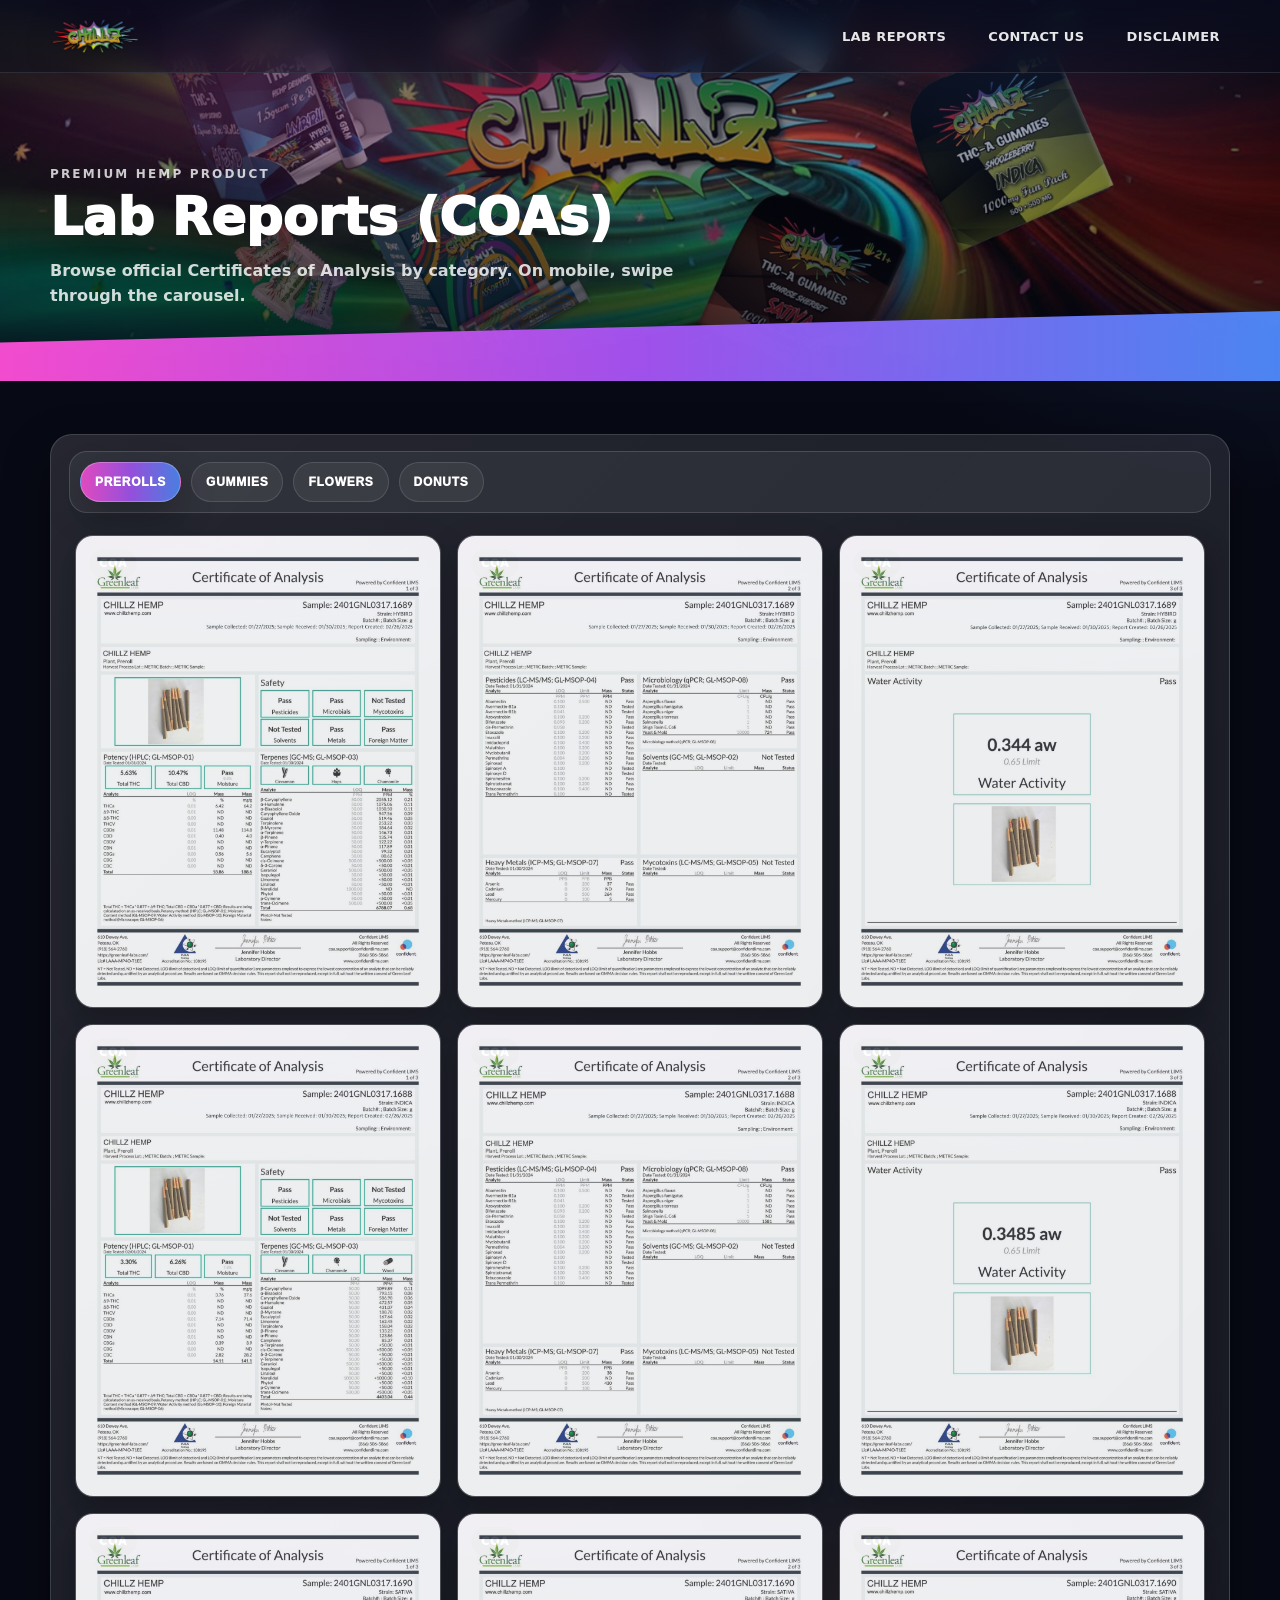
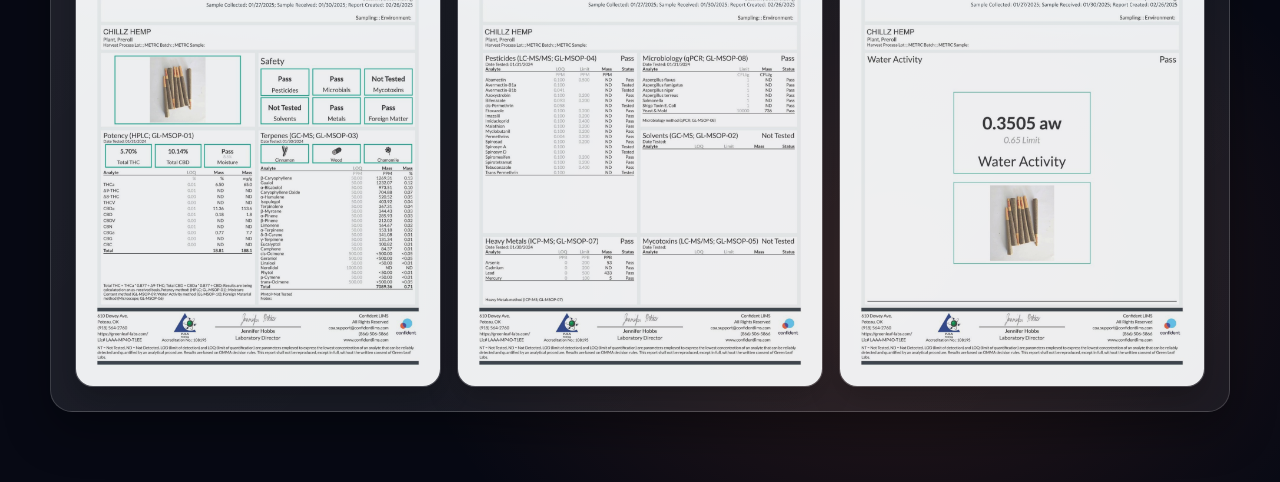
==== coas.html @ 8d97d96d "changes" ====
<!DOCTYPE html>
<html lang="en">
<head>
  <meta charset="UTF-8" />
  <meta name="viewport" content="width=device-width, initial-scale=1.0" />
  <title>Lab Reports | Chillz Hemp</title>

  <style>
    :root{
      --bg:#070914;
      --text:#ffffff;

      --glass:rgba(255,255,255,.10);
      --stroke:rgba(255,255,255,.18);

      --shadow: 0 18px 45px rgba(0,0,0,.35);
      --radius: 22px;
      --radius2: 16px;

      --container: min(1180px, calc(100% - 40px));
    }

    *{box-sizing:border-box}
    body{
      margin:0;
      font-family: system-ui, -apple-system, Segoe UI, Roboto, Arial, sans-serif;
      color:var(--text);
      background: radial-gradient(1200px 800px at 20% -10%, rgba(255,79,216,.28), transparent 60%),
                  radial-gradient(1100px 900px at 100% 0%, rgba(79,140,255,.22), transparent 55%),
                  radial-gradient(900px 700px at 70% 90%, rgba(255,122,69,.14), transparent 55%),
                  var(--bg);
      overflow-x:hidden;
    }
    a{color:inherit;text-decoration:none}
    img{max-width:100%;display:block}
    .container{width:var(--container);margin-inline:auto}

    /* =========================
       HERO + NAV (your markup)
    ========================== */
    .hero{position:relative; min-height: 380px;}
    .hero__bg{position:absolute; inset:0; overflow:hidden;}
    .hero__bgImg{
      width:100%; height:100%;
      object-fit:cover;
      filter:saturate(1.05) contrast(1.05);
      transform:scale(1.02);
    }
    .hero::after{
      content:"";
      position:absolute; inset:0;
      background:
        linear-gradient(180deg, rgba(7,9,20,.65) 0%, rgba(7,9,20,.35) 35%, rgba(7,9,20,.85) 100%),
        radial-gradient(900px 380px at 20% 20%, rgba(255,79,216,.35), transparent 55%),
        radial-gradient(800px 360px at 80% 10%, rgba(79,140,255,.25), transparent 55%);
      pointer-events:none;
    }

    .hero__content{position:relative; z-index:2}
    .navBar{
      position:sticky; top:0; z-index:30;
      backdrop-filter: blur(14px);
      background: linear-gradient(180deg, rgba(10,12,30,.75), rgba(10,12,30,.35));
      border-bottom: 1px solid rgba(255,255,255,.12);
    }
    .navBar__inner{
      display:flex; align-items:center; justify-content:space-between;
      padding: 14px 0;
      gap:16px;
    }
    .brand{display:flex; align-items:center; gap:12px}
    .brand__logo{height:44px; width:auto; filter: drop-shadow(0 8px 18px rgba(0,0,0,.45));}

    .nav__links{
      display:flex; gap:22px; align-items:center;
      font-weight: 800;
      letter-spacing: .4px;
      text-transform: uppercase;
      font-size: 13px;
      white-space:nowrap;
    }
    .nav__links a{
      opacity:.9;
      padding:10px 10px;
      border-radius: 999px;
      transition: transform .2s ease, background .2s ease, opacity .2s ease;
    }
    .nav__links a:hover{
      background: rgba(255,255,255,.08);
      transform: translateY(-1px);
      opacity:1;
    }

    .nav__toggle{
      display:none;
      width:44px; height:44px;
      border-radius: 12px;
      border:1px solid rgba(255,255,255,.16);
      background: rgba(255,255,255,.06);
      backdrop-filter: blur(10px);
      cursor:pointer;
    }
    .nav__toggle span{
      display:block;
      width:22px; height:2px;
      background:#fff;
      margin:5px auto;
      border-radius:999px;
      opacity:.9;
    }

    .hero__angle{
      position:absolute; left:0; right:0; bottom:-1px;
      height:70px;
      background: linear-gradient(90deg, rgba(255,79,216,.95), rgba(168,85,247,.95), rgba(79,140,255,.95));
      clip-path: polygon(0 45%, 100% 0, 100% 100%, 0 100%);
      filter: drop-shadow(0 16px 30px rgba(0,0,0,.45));
      z-index:2;
    }

    .heroTitleWrap{position:relative; z-index:2; padding: 84px 0 46px;}
    .heroTitle{width:var(--container); margin-inline:auto; padding-top: 10px;}
    .kicker{
      font-weight: 900; letter-spacing: .18em; text-transform: uppercase;
      color: rgba(255,255,255,.78);
      font-size: 12px; margin:0 0 10px;
    }
    .h1{
      margin:0;
      font-size: clamp(32px, 4vw, 54px);
      line-height:1.05;
      font-weight: 950;
      text-shadow: 0 18px 45px rgba(0,0,0,.4);
    }
    .sub{
      margin: 14px 0 0;
      max-width: 62ch;
      color: rgba(255,255,255,.82);
      font-weight: 600;
      line-height: 1.55;
    }

    /* =========================
       COA SECTION
    ========================== */
    main{position:relative; z-index:3}
    .coaWrap{padding: 54px 0 70px;}

    .coaCard{
      background: linear-gradient(135deg, rgba(255,255,255,.12), rgba(255,255,255,.06));
      border: 1px solid rgba(255,255,255,.16);
      border-radius: var(--radius);
      box-shadow: var(--shadow);
      overflow:hidden;
    }
    .coaCard__top{padding: 18px 18px 0;}
    .coaCard__topInner{
      display:flex; align-items:center; justify-content:space-between; gap:14px;
      padding: 14px 14px;
      border-radius: 18px;
      border: 1px solid rgba(255,255,255,.14);
      background:
        radial-gradient(900px 250px at 10% 30%, rgba(255,79,216,.25), transparent 60%),
        radial-gradient(700px 220px at 80% 0%, rgba(79,140,255,.22), transparent 55%),
        rgba(255,255,255,.06);
    }
    .coaCard__title{display:flex; flex-direction:column; gap:6px;}
    .coaCard__title h2{margin:0; font-size:18px; letter-spacing:.02em; font-weight:950;}
    .coaCard__title p{margin:0; color: rgba(255,255,255,.74); font-weight:600; font-size:13px; line-height:1.45;}

    /* Tabs */
    .tabs{padding: 16px 18px 18px;}
    .tablist{
      display:flex; gap:10px; flex-wrap:wrap;
      padding: 10px;
      border-radius: 18px;
      border: 1px solid rgba(255,255,255,.14);
      background: rgba(255,255,255,.06);
    }
    .tabBtn{
      appearance:none; border:none; cursor:pointer; color:#fff;
      font-weight: 950; letter-spacing:.06em; text-transform: uppercase;
      font-size: 12px;
      padding: 12px 14px;
      border-radius: 999px;
      background: rgba(255,255,255,.06);
      border: 1px solid rgba(255,255,255,.12);
      transition: transform .18s ease, background .18s ease, border-color .18s ease;
    }
    .tabBtn:hover{transform: translateY(-1px)}
    .tabBtn[aria-selected="true"]{
      background: linear-gradient(90deg, rgba(255,79,216,.85), rgba(168,85,247,.85), rgba(79,140,255,.85));
      border-color: rgba(255,255,255,.25);
      box-shadow: 0 14px 35px rgba(0,0,0,.28);
    }

    /* Panels */
    .panel{display:none; margin-top: 16px;}
    .panel.is-active{display:block}

    /* Desktop Grid (3 columns x 3 rows = 9) */
    .grid{
      display:grid;
      grid-template-columns: repeat(3, 1fr);
      gap: 16px;
      padding: 6px;
    }

    /* Card */
    .coaItem{
      border-radius: 18px;
      border: 1px solid rgba(255,255,255,.14);
      background: linear-gradient(135deg, rgba(255,255,255,.11), rgba(255,255,255,.05));
      overflow:hidden;
      box-shadow: 0 12px 30px rgba(0,0,0,.25);
      transition: transform .18s ease, border-color .18s ease;
      min-height: 100%;
      display:flex;
      flex-direction:column;
      cursor:pointer; /* so it feels clickable even before links */
    }
    .coaItem:hover{
      transform: translateY(-3px);
      border-color: rgba(255,255,255,.26);
    }
    .coaItem__media{
      position:relative;
      aspect-ratio: 16/10;
      background:
        radial-gradient(700px 160px at 20% 0%, rgba(255,79,216,.25), transparent 60%),
        radial-gradient(700px 180px at 90% 10%, rgba(79,140,255,.20), transparent 60%),
        rgba(255,255,255,.04);
    }
    .coaItem__media img{
      width:100%;
      height:100%;
      object-fit:cover;
      opacity:.92;
    }
    .coaItem__badge{
      position:absolute;
      left:12px; top:12px;
      padding: 8px 10px;
      border-radius: 999px;
      background: rgba(0,0,0,.35);
      border: 1px solid rgba(255,255,255,.18);
      backdrop-filter: blur(10px);
      font-weight: 950;
      letter-spacing: .08em;
      text-transform: uppercase;
      font-size: 11px;
    }
    .coaItem__body{
      padding: 14px 14px 16px;
      display:flex;
      flex-direction:column;
      gap:8px;
      flex:1;
    }
    .coaItem__body h3{
      margin:0;
      font-size: 14px;
      font-weight: 950;
      letter-spacing:.02em;
    }
    .coaItem__body p{
      margin:0;
      color: rgba(255,255,255,.74);
      font-weight: 650;
      font-size: 12.5px;
      line-height:1.45;
    }
    .miniMeta{
      margin-top:auto;
      font-size: 11px;
      font-weight: 850;
      opacity:.8;
      letter-spacing:.02em;
    }

    /* =========================
       MOBILE: carousel per tab
    ========================== */
    .carouselControls{
      display:none;
      align-items:center;
      justify-content:space-between;
      gap:12px;
      margin: 10px 6px 0;
    }
    .carBtn{
      width:44px;
      height:44px;
      border-radius: 14px;
      border:1px solid rgba(255,255,255,.18);
      background: rgba(255,255,255,.06);
      backdrop-filter: blur(10px);
      cursor:pointer;
      display:inline-flex;
      align-items:center;
      justify-content:center;
      transition: transform .18s ease, background .18s ease;
      color:#fff;
      font-weight:900;
      font-size:16px;
    }
    .carBtn:hover{transform: translateY(-1px); background: rgba(255,255,255,.10)}
    .carHint{
      color: rgba(255,255,255,.78);
      font-weight: 750;
      font-size: 12px;
      letter-spacing:.02em;
      text-align:center;
      flex:1;
    }

    @media (max-width: 980px){
      .grid{grid-template-columns: repeat(2, 1fr);}
      .hero{min-height: 340px;}
    }

    @media (max-width: 760px){
      .nav__links{display:none}
      .nav__toggle{display:block}
      .heroTitleWrap{padding: 70px 0 40px;}

      /* carousel */
      .grid{
        display:flex;
        gap: 14px;
        overflow-x:auto;
        padding: 6px 6px 14px;
        scroll-snap-type: x mandatory;
        -webkit-overflow-scrolling: touch;
      }
      .grid::-webkit-scrollbar{height:10px}
      .grid::-webkit-scrollbar-thumb{background: rgba(255,255,255,.15); border-radius:999px}
      .coaItem{
        min-width: 82%;
        scroll-snap-align: center;
      }
      .carouselControls{display:flex;}
    }

    @media (max-width: 420px){
      .coaItem{min-width: 88%;}
      .brand__logo{height:40px}
    }
  </style>
</head>

<body>

  <!-- ===== HERO HEADER (YOUR MARKUP) ===== -->
  <header class="hero">
    <div class="hero__bg">
      <img class="hero__bgImg" src="./assets/images/Banner 1.jpeg" alt="Hero banner placeholder" />
    </div>

    <div class="hero__content">
      <div class="navBar">
        <div class="container navBar__inner">

          <a class="brand" href="./index.html">
            <img class="brand__logo"
                 src="./assets/images/Chillz-Logo-768x368.png"
                 alt="Chillz Logo" />
          </a>

          <nav class="nav__links" aria-label="Primary">
    
            <a href="./coas.html">LAB REPORTS</a>
            <a href="./contact.html">CONTACT US</a>
            <a href="./disclaimer.html">Disclaimer</a>
          </nav>

          <button class="nav__toggle" type="button" aria-label="Open menu" aria-expanded="false">
            <span></span>
            <span></span>
            <span></span>
          </button>

        </div>
      </div>
    </div>

    <div class="heroTitleWrap">
      <div class="heroTitle">
        <p class="kicker">Premium Hemp Product</p>
        <h1 class="h1">Lab Reports (COAs)</h1>
        <p class="sub">
          Browse official Certificates of Analysis by category. On mobile, swipe through the carousel.
        </p>
      </div>
    </div>

    <div class="hero__angle"></div>
  </header>

  <main>
    <section class="coaWrap">
      <div class="container">

        <div class="coaCard">
          <!-- <div class="coaCard__top">
            <div class="coaCard__topInner">
              <div class="coaCard__title">
                <h2>Find Your COA Fast</h2>
                <p>Switch tabs to view reports. Replace placeholders with your images.</p>
              </div>
              <div style="text-align:right; font-weight:900; opacity:.85; font-size:12px; letter-spacing:.12em; text-transform:uppercase;">
                COA Library
              </div>
            </div>
          </div> -->

          <div class="tabs">
            <div class="tablist" role="tablist" aria-label="COA Categories">
              <button class="tabBtn" role="tab" id="tab-prerolls" aria-controls="panel-prerolls" aria-selected="true" tabindex="0">
                PreRolls
              </button>
              <button class="tabBtn" role="tab" id="tab-gummies" aria-controls="panel-gummies" aria-selected="false" tabindex="-1">
                Gummies
              </button>
              <button class="tabBtn" role="tab" id="tab-flowers" aria-controls="panel-flowers" aria-selected="false" tabindex="-1">
                Flowers
              </button>
              <button class="tabBtn" role="tab" id="tab-donuts" aria-controls="panel-donuts" aria-selected="false" tabindex="-1">
                Donuts
              </button>
            </div>

            <!-- PRE-ROLLS -->
            <div class="panel is-active" role="tabpanel" id="panel-prerolls" aria-labelledby="tab-prerolls">
              <div class="carouselControls">
                <button class="carBtn" type="button" data-carousel="prev" aria-label="Previous report">&#8592;</button>
                <div class="carHint">Swipe / scroll for more</div>
                <button class="carBtn" type="button" data-carousel="next" aria-label="Next report">&#8594;</button>
              </div>

              <div class="grid" data-grid>
                <!-- 9 items (3 columns x 3 rows desktop) -->
                <article class="coaItem">
                  <div class="coaItem__media">
                    <span class="coaItem__badge">COA</span>
                    <img src="./assets/images/Chillz Pre Lab 1.jpeg" alt="PreRoll COA 1">
                  </div>
                </article>

                <article class="coaItem">
                  <div class="coaItem__media">
                    <span class="coaItem__badge">COA</span>
                    <img src="./assets/images/Chillz Pre Lab 2.jpeg" alt="PreRoll COA 2">
                  </div>
              
                </article>

                <article class="coaItem">
                  <div class="coaItem__media">
                    <span class="coaItem__badge">COA</span>
                    <img src="./assets/images/Chillz Pre Lab 3.jpeg" alt="PreRoll COA 3">
                  </div>
             
                </article>

                <article class="coaItem">
                  <div class="coaItem__media">
                    <span class="coaItem__badge">COA</span>
                    <img src="./assets/images/Chillz Pre Lab 4.jpeg" alt="PreRoll COA 4">
                  </div>
              
                </article>

                <article class="coaItem">
                  <div class="coaItem__media">
                    <span class="coaItem__badge">COA</span>
                    <img src="./assets/images/Chillz Pre Lab 5.jpeg" alt="PreRoll COA 5">
                  </div>
           
                </article>

                <article class="coaItem">
                  <div class="coaItem__media">
                    <span class="coaItem__badge">COA</span>
                    <img src="./assets/images/Chillz Pre Lab 6.jpeg" alt="PreRoll COA 6">
                  </div>
               
                </article>

                <article class="coaItem">
                  <div class="coaItem__media">
                    <span class="coaItem__badge">COA</span>
                    <img src="./assets/images/Chillz Pre Lab 7.jpeg" alt="PreRoll COA 7">
                  </div>
               
                </article>

                <article class="coaItem">
                  <div class="coaItem__media">
                    <span class="coaItem__badge">COA</span>
                    <img src="./assets/images/Chillz Pre Lab 8.jpeg" alt="PreRoll COA 8">
                  </div>
               
                </article>

                <article class="coaItem">
                  <div class="coaItem__media">
                    <span class="coaItem__badge">COA</span>
                    <img src="./assets/images/Chillz Pre Lab 9.jpeg" alt="PreRoll COA 9">
                  </div>
               
                </article>
              </div>
            </div>

            <!-- GUMMIES -->
            <div class="panel" role="tabpanel" id="panel-gummies" aria-labelledby="tab-gummies">
              <div class="carouselControls">
                <button class="carBtn" type="button" data-carousel="prev" aria-label="Previous report">&#8592;</button>
                <div class="carHint">Swipe / scroll for more</div>
                <button class="carBtn" type="button" data-carousel="next" aria-label="Next report">&#8594;</button>
              </div>

              <div class="grid" data-grid>
                <article class="coaItem">
                  <div class="coaItem__media"><span class="coaItem__badge">COA</span><img src="./assets/images/Gummies Lab Reports.jpg" alt="Gummy COA 1"></div>
                  <!-- <div class="coaItem__body"><h3>Gummy Report #1</h3><p>Replace this image with your COA thumbnail.</p><div class="miniMeta">Batch: GM-01</div></div> -->
                </article>
               
              </div>
            </div>

            <!-- FLOWERS -->
            <div class="panel" role="tabpanel" id="panel-flowers" aria-labelledby="tab-flowers">
              <div class="carouselControls">
                <button class="carBtn" type="button" data-carousel="prev" aria-label="Previous report">&#8592;</button>
                <div class="carHint">Swipe / scroll for more</div>
                <button class="carBtn" type="button" data-carousel="next" aria-label="Next report">&#8594;</button>
              </div>

              <div class="grid" data-grid>
                <article class="coaItem">
                  <div class="coaItem__media"><span class="coaItem__badge">COA</span><img src="./assets/images/Chillz Flower 1.jpg" alt="Flower COA 1"></div>
                 
                <article class="coaItem">
                  <div class="coaItem__media"><span class="coaItem__badge">COA</span><img src="./assets/images/Chillz Flower 2.jpg" alt="Flower COA 2"></div>
                 
                </article>
                <article class="coaItem">
                  <div class="coaItem__media"><span class="coaItem__badge">COA</span><img src="./assets/images/Chillz Flower 3.jpg" alt="Flower COA 3"></div>
                 
                </article>
                <!-- <article class="coaItem">
                  <div class="coaItem__media"><span class="coaItem__badge">COA</span><img src="./assets/images/placeholder.jpg" alt="Flower COA 4"></div>
                  <div class="coaItem__body"><h3>Flower Report #4</h3><p>Replace this image with your COA thumbnail.</p><div class="miniMeta">Batch: FL-04</div></div>
                </article>
                <article class="coaItem">
                  <div class="coaItem__media"><span class="coaItem__badge">COA</span><img src="./assets/images/placeholder.jpg" alt="Flower COA 5"></div>
                  <div class="coaItem__body"><h3>Flower Report #5</h3><p>Replace this image with your COA thumbnail.</p><div class="miniMeta">Batch: FL-05</div></div>
                </article>
                <article class="coaItem">
                  <div class="coaItem__media"><span class="coaItem__badge">COA</span><img src="./assets/images/placeholder.jpg" alt="Flower COA 6"></div>
                  <div class="coaItem__body"><h3>Flower Report #6</h3><p>Replace this image with your COA thumbnail.</p><div class="miniMeta">Batch: FL-06</div></div>
                </article>
                <article class="coaItem">
                  <div class="coaItem__media"><span class="coaItem__badge">COA</span><img src="./assets/images/placeholder.jpg" alt="Flower COA 7"></div>
                  <div class="coaItem__body"><h3>Flower Report #7</h3><p>Replace this image with your COA thumbnail.</p><div class="miniMeta">Batch: FL-07</div></div>
                </article>
                <article class="coaItem">
                  <div class="coaItem__media"><span class="coaItem__badge">COA</span><img src="./assets/images/placeholder.jpg" alt="Flower COA 8"></div>
                  <div class="coaItem__body"><h3>Flower Report #8</h3><p>Replace this image with your COA thumbnail.</p><div class="miniMeta">Batch: FL-08</div></div>
                </article>
                <article class="coaItem">
                  <div class="coaItem__media"><span class="coaItem__badge">COA</span><img src="./assets/images/placeholder.jpg" alt="Flower COA 9"></div>
                  <div class="coaItem__body"><h3>Flower Report #9</h3><p>Replace this image with your COA thumbnail.</p><div class="miniMeta">Batch: FL-09</div></div>
                </article> -->
              </div>
            </div>
            <div class="panel" role="tabpanel" id="panel-donuts" aria-labelledby="tab-donuts">
              <div class="carouselControls">
                <button class="carBtn" type="button" data-carousel="prev" aria-label="Previous report">&#8592;</button>
                <div class="carHint">Swipe / scroll for more</div>
                <button class="carBtn" type="button" data-carousel="next" aria-label="Next report">&#8594;</button>
              </div>

              <div class="grid" data-grid>
                <article class="coaItem">
                  <div class="coaItem__media"><span class="coaItem__badge">COA</span><img src="./assets/images/Chillz Hashhole Prerolls copy.jpg.jpeg" alt="Flower COA 1"></div>
                </article>
              </div>
            </div>

          </div>
        </div>

      </div>
    </section>
  </main>

  <script>
    // Tabs
    const tabButtons = Array.from(document.querySelectorAll('.tabBtn'));
    const panels = Array.from(document.querySelectorAll('.panel'));

    function activateTab(btn){
      tabButtons.forEach(b=>{
        const selected = b === btn;
        b.setAttribute('aria-selected', selected ? 'true' : 'false');
        b.tabIndex = selected ? 0 : -1;
      });

      panels.forEach(p=>{
        p.classList.toggle('is-active', p.id === btn.getAttribute('aria-controls'));
      });
    }

    tabButtons.forEach(btn=>{
      btn.addEventListener('click', ()=> activateTab(btn));
      btn.addEventListener('keydown', (e)=>{
        const i = tabButtons.indexOf(btn);
        if(e.key === 'ArrowRight'){
          e.preventDefault();
          const next = tabButtons[(i+1) % tabButtons.length];
          next.focus(); activateTab(next);
        }
        if(e.key === 'ArrowLeft'){
          e.preventDefault();
          const prev = tabButtons[(i-1 + tabButtons.length) % tabButtons.length];
          prev.focus(); activateTab(prev);
        }
      });
    });

    // Carousel controls per active tab (mobile)
    function getActiveGrid(){
      const activePanel = document.querySelector('.panel.is-active');
      return activePanel ? activePanel.querySelector('[data-grid]') : null;
    }

    document.addEventListener('click', (e)=>{
      const btn = e.target.closest('[data-carousel]');
      if(!btn) return;

      const grid = getActiveGrid();
      if(!grid) return;

      const card = grid.querySelector('.coaItem');
      if(!card) return;

      const gap = 14;
      const amount = card.getBoundingClientRect().width + gap;
      const dir = btn.getAttribute('data-carousel');
      grid.scrollBy({ left: dir === 'next' ? amount : -amount, behavior: 'smooth' });
    });

    // Mobile toggle hook placeholder
    const toggle = document.querySelector('.nav__toggle');
    if(toggle){
      toggle.addEventListener('click', ()=>{
        const expanded = toggle.getAttribute('aria-expanded') === 'true';
        toggle.setAttribute('aria-expanded', String(!expanded));
      });
    }
  </script>

</body>
</html>
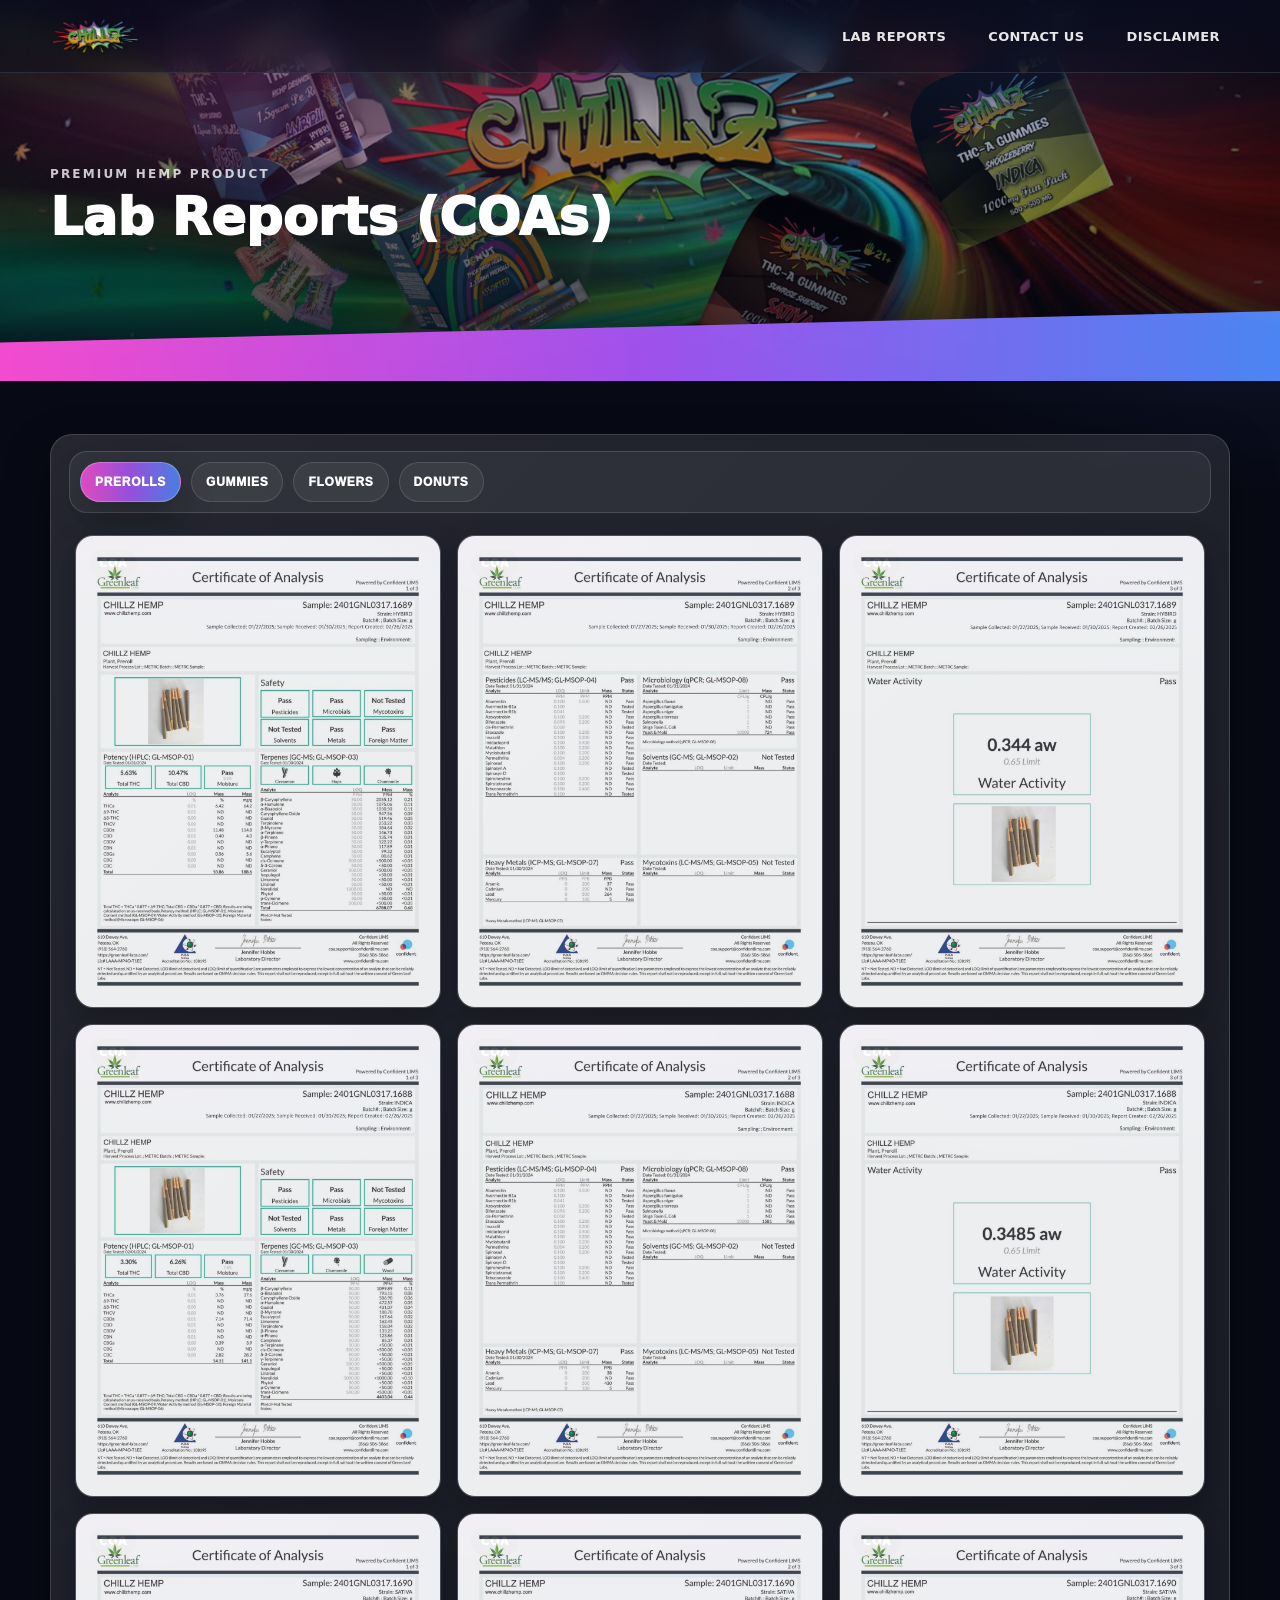
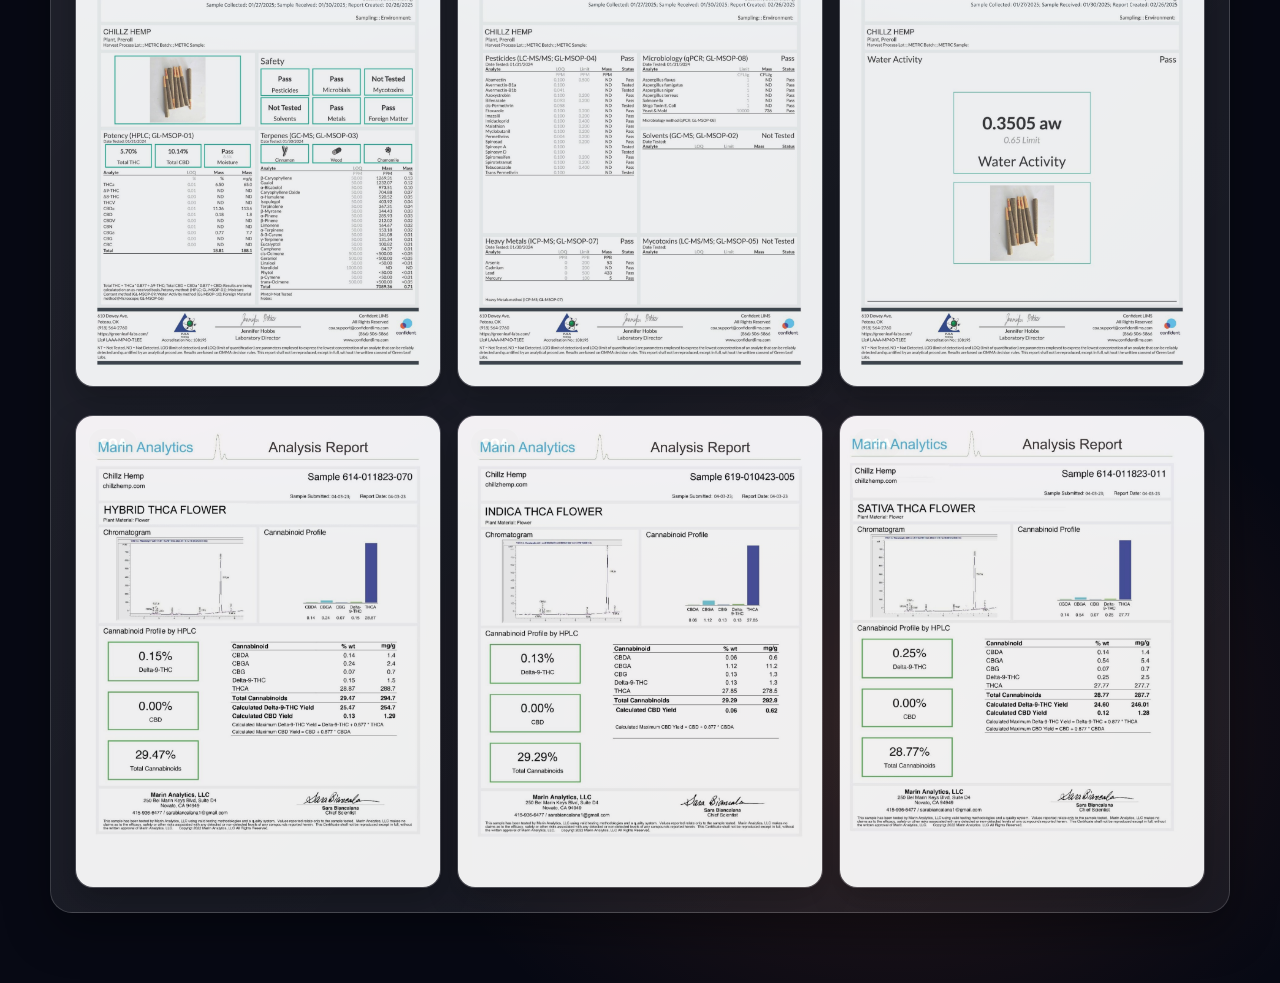
==== commit 014d010e: "changes in lab reports" ====
--- a/coas.html
+++ b/coas.html
@@ -389,7 +389,6 @@
         <p class="kicker">Premium Hemp Product</p>
         <h1 class="h1">Lab Reports (COAs)</h1>
         <p class="sub">
-          Browse official Certificates of Analysis by category. On mobile, swipe through the carousel.
         </p>
       </div>
     </div>
@@ -531,7 +530,7 @@
             </div>
 
             <!-- FLOWERS -->
-            <div class="panel" role="tabpanel" id="panel-flowers" aria-labelledby="tab-flowers">
+               <div class="panel is-active" role="tabpanel" id="panel-flowers" aria-labelledby="tab-flowers">
               <div class="carouselControls">
                 <button class="carBtn" type="button" data-carousel="prev" aria-label="Previous report">&#8592;</button>
                 <div class="carHint">Swipe / scroll for more</div>
@@ -539,6 +538,87 @@
               </div>
 
               <div class="grid" data-grid>
+                <!-- 9 items (3 columns x 3 rows desktop) -->
+                <article class="coaItem">
+                  <div class="coaItem__media">
+                    <span class="coaItem__badge">COA</span>
+                    <img src="./assets/images/Chillz Flower 1.jpg" alt="PreRoll COA 1">
+                  </div>
+                </article>
+
+                <article class="coaItem">
+                  <div class="coaItem__media">
+                    <span class="coaItem__badge">COA</span>
+                    <img src="./assets/images/Chillz Flower 2.jpg" alt="PreRoll COA 2">
+                  </div>
+              
+                </article>
+
+                <article class="coaItem">
+                  <div class="coaItem__media">
+                    <span class="coaItem__badge">COA</span>
+                    <img src="./assets/images/Chillz Flower 3.jpg" alt="PreRoll COA 3">
+                  </div>
+             
+                </article>
+<!-- 
+                <article class="coaItem">
+                  <div class="coaItem__media">
+                    <span class="coaItem__badge">COA</span>
+                    <img src="./assets/images/Chillz Pre Lab 4.jpeg" alt="PreRoll COA 4">
+                  </div>
+              
+                </article>
+
+                <article class="coaItem">
+                  <div class="coaItem__media">
+                    <span class="coaItem__badge">COA</span>
+                    <img src="./assets/images/Chillz Pre Lab 5.jpeg" alt="PreRoll COA 5">
+                  </div>
+           
+                </article>
+
+                <article class="coaItem">
+                  <div class="coaItem__media">
+                    <span class="coaItem__badge">COA</span>
+                    <img src="./assets/images/Chillz Pre Lab 6.jpeg" alt="PreRoll COA 6">
+                  </div>
+               
+                </article>
+
+                <article class="coaItem">
+                  <div class="coaItem__media">
+                    <span class="coaItem__badge">COA</span>
+                    <img src="./assets/images/Chillz Pre Lab 7.jpeg" alt="PreRoll COA 7">
+                  </div>
+               
+                </article>
+
+                <article class="coaItem">
+                  <div class="coaItem__media">
+                    <span class="coaItem__badge">COA</span>
+                    <img src="./assets/images/Chillz Pre Lab 8.jpeg" alt="PreRoll COA 8">
+                  </div>
+               
+                </article>
+
+                <article class="coaItem">
+                  <div class="coaItem__media">
+                    <span class="coaItem__badge">COA</span>
+                    <img src="./assets/images/Chillz Pre Lab 9.jpeg" alt="PreRoll COA 9">
+                  </div>
+               
+                </article> -->
+              </div>
+            </div>
+            <!-- <div class="panel" role="tabpanel" id="panel-flowers" aria-labelledby="tab-flowers">
+              <div class="carouselControls">
+                <button class="carBtn" type="button" data-carousel="prev" aria-label="Previous report">&#8592;</button>
+                <div class="carHint">Swipe / scroll for more</div>
+                <button class="carBtn" type="button" data-carousel="next" aria-label="Next report">&#8594;</button>
+              </div>
+
+              <div class="grid" data-grid>
                 <article class="coaItem">
                   <div class="coaItem__media"><span class="coaItem__badge">COA</span><img src="./assets/images/Chillz Flower 1.jpg" alt="Flower COA 1"></div>
                  
@@ -550,7 +630,7 @@
                   <div class="coaItem__media"><span class="coaItem__badge">COA</span><img src="./assets/images/Chillz Flower 3.jpg" alt="Flower COA 3"></div>
                  
                 </article>
-                <!-- <article class="coaItem">
+                <article class="coaItem">
                   <div class="coaItem__media"><span class="coaItem__badge">COA</span><img src="./assets/images/placeholder.jpg" alt="Flower COA 4"></div>
                   <div class="coaItem__body"><h3>Flower Report #4</h3><p>Replace this image with your COA thumbnail.</p><div class="miniMeta">Batch: FL-04</div></div>
                 </article>
@@ -573,9 +653,9 @@
                 <article class="coaItem">
                   <div class="coaItem__media"><span class="coaItem__badge">COA</span><img src="./assets/images/placeholder.jpg" alt="Flower COA 9"></div>
                   <div class="coaItem__body"><h3>Flower Report #9</h3><p>Replace this image with your COA thumbnail.</p><div class="miniMeta">Batch: FL-09</div></div>
-                </article> -->
-              </div>
-            </div>
+                </article>
+              </div>
+            </div> -->
             <div class="panel" role="tabpanel" id="panel-donuts" aria-labelledby="tab-donuts">
               <div class="carouselControls">
                 <button class="carBtn" type="button" data-carousel="prev" aria-label="Previous report">&#8592;</button>
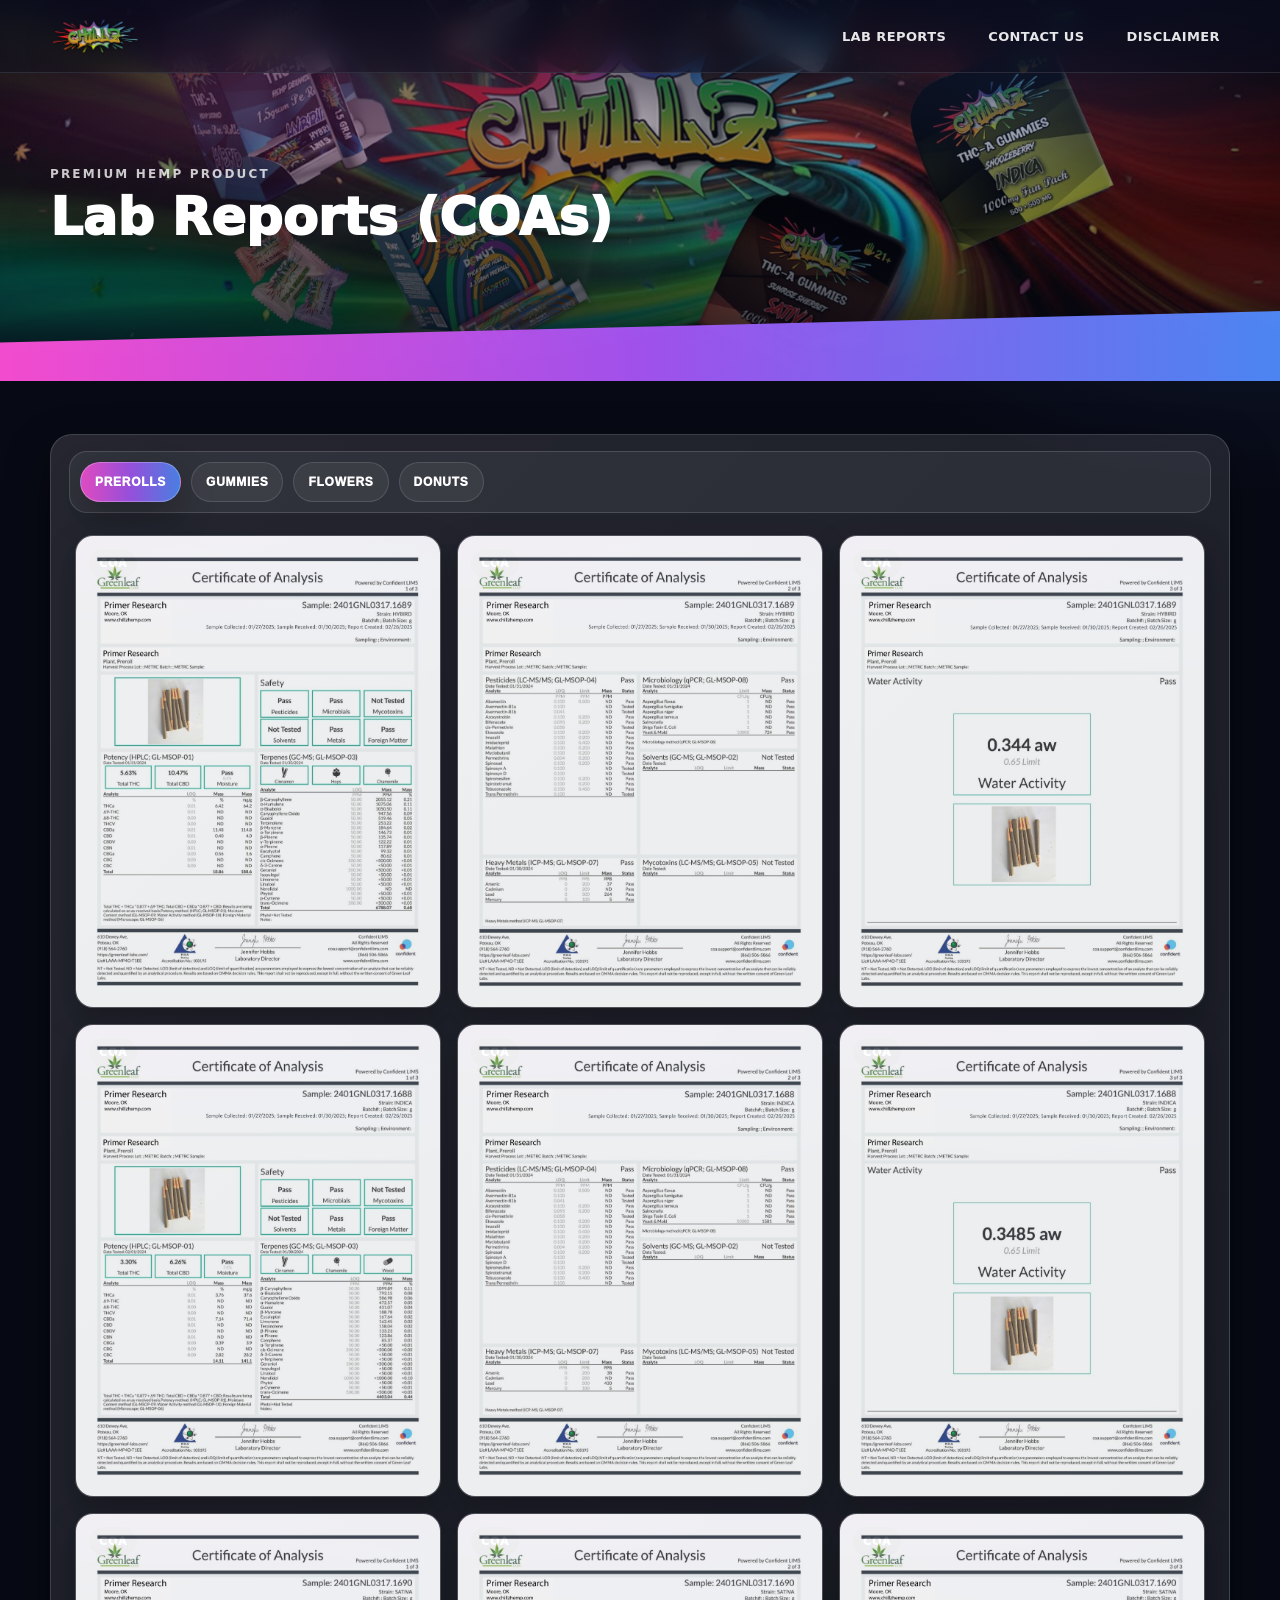
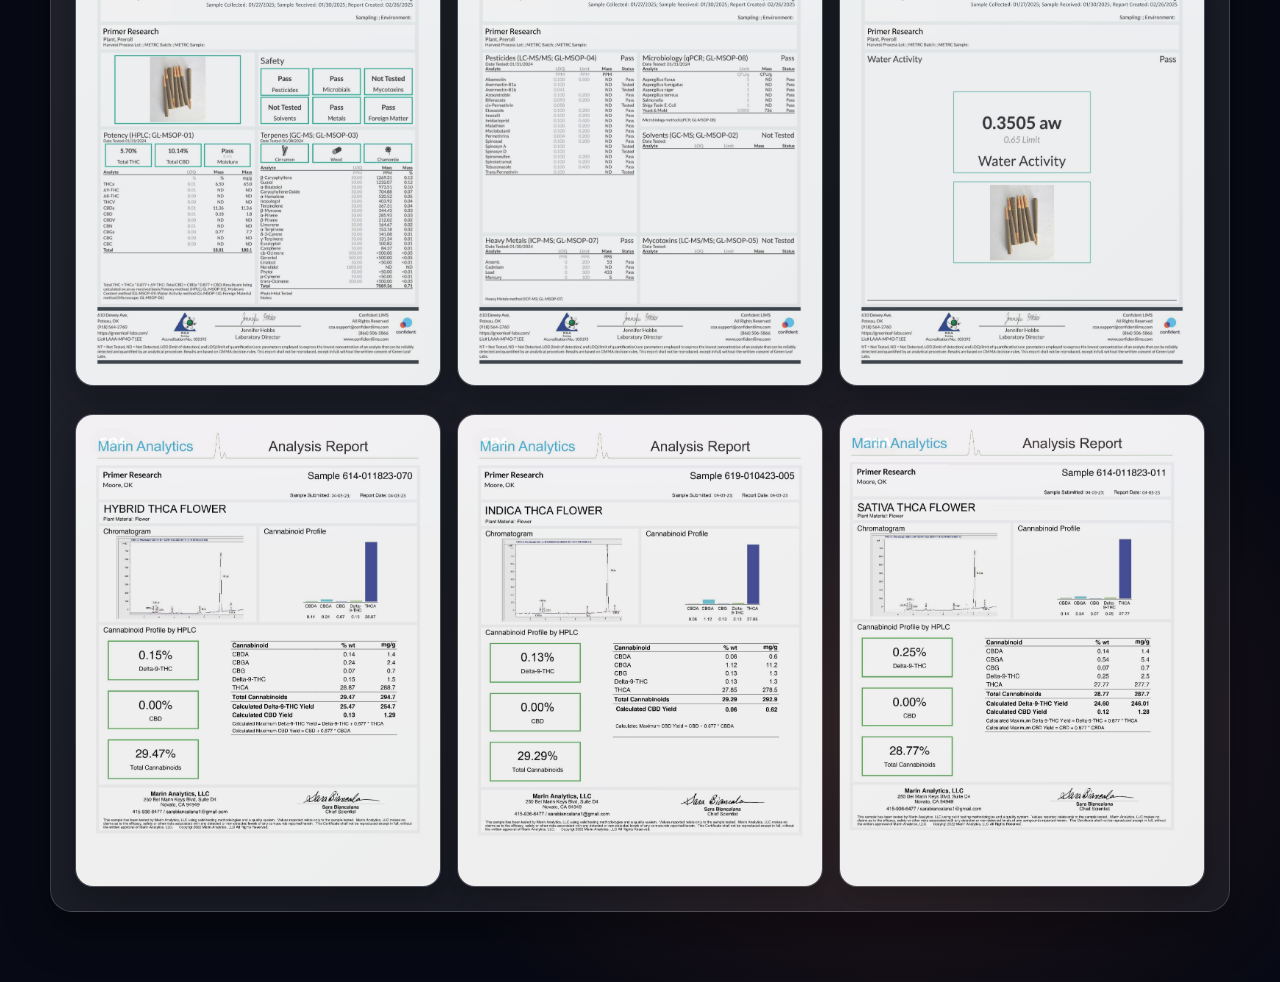
==== commit 1382ae13: "New Lab Reports" ====
--- a/coas.html
+++ b/coas.html
@@ -442,14 +442,14 @@
                 <article class="coaItem">
                   <div class="coaItem__media">
                     <span class="coaItem__badge">COA</span>
-                    <img src="./assets/images/Chillz Pre Lab 1.jpeg" alt="PreRoll COA 1">
-                  </div>
-                </article>
-
-                <article class="coaItem">
-                  <div class="coaItem__media">
-                    <span class="coaItem__badge">COA</span>
-                    <img src="./assets/images/Chillz Pre Lab 2.jpeg" alt="PreRoll COA 2">
+                    <img src="./assets/images/Chillz Hemp Updated COAS/PreRolls 1.jpeg" alt="PreRoll COA 1">
+                  </div>
+                </article>
+
+                <article class="coaItem">
+                  <div class="coaItem__media">
+                    <span class="coaItem__badge">COA</span>
+                    <img src="./assets/images/Chillz Hemp Updated COAS/PreRolls 2.jpeg" alt="PreRoll COA 2">
                   </div>
               
                 </article>
@@ -457,7 +457,7 @@
                 <article class="coaItem">
                   <div class="coaItem__media">
                     <span class="coaItem__badge">COA</span>
-                    <img src="./assets/images/Chillz Pre Lab 3.jpeg" alt="PreRoll COA 3">
+                    <img src="./assets/images/Chillz Hemp Updated COAS/PreRolls 3.jpeg" alt="PreRoll COA 3">
                   </div>
              
                 </article>
@@ -465,7 +465,7 @@
                 <article class="coaItem">
                   <div class="coaItem__media">
                     <span class="coaItem__badge">COA</span>
-                    <img src="./assets/images/Chillz Pre Lab 4.jpeg" alt="PreRoll COA 4">
+                    <img src="./assets/images/Chillz Hemp Updated COAS/PreRolls 4.jpeg" alt="PreRoll COA 4">
                   </div>
               
                 </article>
@@ -473,7 +473,7 @@
                 <article class="coaItem">
                   <div class="coaItem__media">
                     <span class="coaItem__badge">COA</span>
-                    <img src="./assets/images/Chillz Pre Lab 5.jpeg" alt="PreRoll COA 5">
+                    <img src="./assets/images/Chillz Hemp Updated COAS/PreRolls 5.jpeg" alt="PreRoll COA 5">
                   </div>
            
                 </article>
@@ -481,31 +481,31 @@
                 <article class="coaItem">
                   <div class="coaItem__media">
                     <span class="coaItem__badge">COA</span>
-                    <img src="./assets/images/Chillz Pre Lab 6.jpeg" alt="PreRoll COA 6">
-                  </div>
-               
-                </article>
-
-                <article class="coaItem">
-                  <div class="coaItem__media">
-                    <span class="coaItem__badge">COA</span>
-                    <img src="./assets/images/Chillz Pre Lab 7.jpeg" alt="PreRoll COA 7">
-                  </div>
-               
-                </article>
-
-                <article class="coaItem">
-                  <div class="coaItem__media">
-                    <span class="coaItem__badge">COA</span>
-                    <img src="./assets/images/Chillz Pre Lab 8.jpeg" alt="PreRoll COA 8">
-                  </div>
-               
-                </article>
-
-                <article class="coaItem">
-                  <div class="coaItem__media">
-                    <span class="coaItem__badge">COA</span>
-                    <img src="./assets/images/Chillz Pre Lab 9.jpeg" alt="PreRoll COA 9">
+                    <img src="./assets/images/Chillz Hemp Updated COAS/PreRolls 6.jpeg" alt="PreRoll COA 6">
+                  </div>
+               
+                </article>
+
+                <article class="coaItem">
+                  <div class="coaItem__media">
+                    <span class="coaItem__badge">COA</span>
+                    <img src="./assets/images/Chillz Hemp Updated COAS/PreRolls 7.jpeg" alt="PreRoll COA 7">
+                  </div>
+               
+                </article>
+
+                <article class="coaItem">
+                  <div class="coaItem__media">
+                    <span class="coaItem__badge">COA</span>
+                    <img src="./assets/images/Chillz Hemp Updated COAS/PreRolls 8.jpeg" alt="PreRoll COA 8">
+                  </div>
+               
+                </article>
+
+                <article class="coaItem">
+                  <div class="coaItem__media">
+                    <span class="coaItem__badge">COA</span>
+                    <img src="./assets/images/Chillz Hemp Updated COAS/PreRolls 9.jpeg" alt="PreRoll COA 9">
                   </div>
                
                 </article>
@@ -522,7 +522,7 @@
 
               <div class="grid" data-grid>
                 <article class="coaItem">
-                  <div class="coaItem__media"><span class="coaItem__badge">COA</span><img src="./assets/images/Gummies Lab Reports.jpg" alt="Gummy COA 1"></div>
+                  <div class="coaItem__media"><span class="coaItem__badge">COA</span><img src="./assets/images/Chillz Hemp Updated COAS/Chillz Gummies.jpeg" alt="Gummy COA 1"></div>
                   <!-- <div class="coaItem__body"><h3>Gummy Report #1</h3><p>Replace this image with your COA thumbnail.</p><div class="miniMeta">Batch: GM-01</div></div> -->
                 </article>
                
@@ -542,14 +542,14 @@
                 <article class="coaItem">
                   <div class="coaItem__media">
                     <span class="coaItem__badge">COA</span>
-                    <img src="./assets/images/Chillz Flower 1.jpg" alt="PreRoll COA 1">
-                  </div>
-                </article>
-
-                <article class="coaItem">
-                  <div class="coaItem__media">
-                    <span class="coaItem__badge">COA</span>
-                    <img src="./assets/images/Chillz Flower 2.jpg" alt="PreRoll COA 2">
+                    <img src="./assets/images/Chillz Hemp Updated COAS/THCA Flower.jpeg" alt="PreRoll COA 1">
+                  </div>
+                </article>
+
+                <article class="coaItem">
+                  <div class="coaItem__media">
+                    <span class="coaItem__badge">COA</span>
+                    <img src="./assets/images/Chillz Hemp Updated COAS/Indica Flower 2.jpeg" alt="PreRoll COA 2">
                   </div>
               
                 </article>
@@ -557,7 +557,7 @@
                 <article class="coaItem">
                   <div class="coaItem__media">
                     <span class="coaItem__badge">COA</span>
-                    <img src="./assets/images/Chillz Flower 3.jpg" alt="PreRoll COA 3">
+                    <img src="./assets/images/Chillz Hemp Updated COAS/Sativa Flower 2.jpeg" alt="PreRoll COA 3">
                   </div>
              
                 </article>
@@ -665,7 +665,7 @@
 
               <div class="grid" data-grid>
                 <article class="coaItem">
-                  <div class="coaItem__media"><span class="coaItem__badge">COA</span><img src="./assets/images/Chillz Hashhole Prerolls copy.jpg.jpeg" alt="Flower COA 1"></div>
+                  <div class="coaItem__media"><span class="coaItem__badge">COA</span><img src="./assets/images/Chillz Hemp Updated COAS/Hashole.jpeg" alt="Flower COA 1"></div>
                 </article>
               </div>
             </div>
